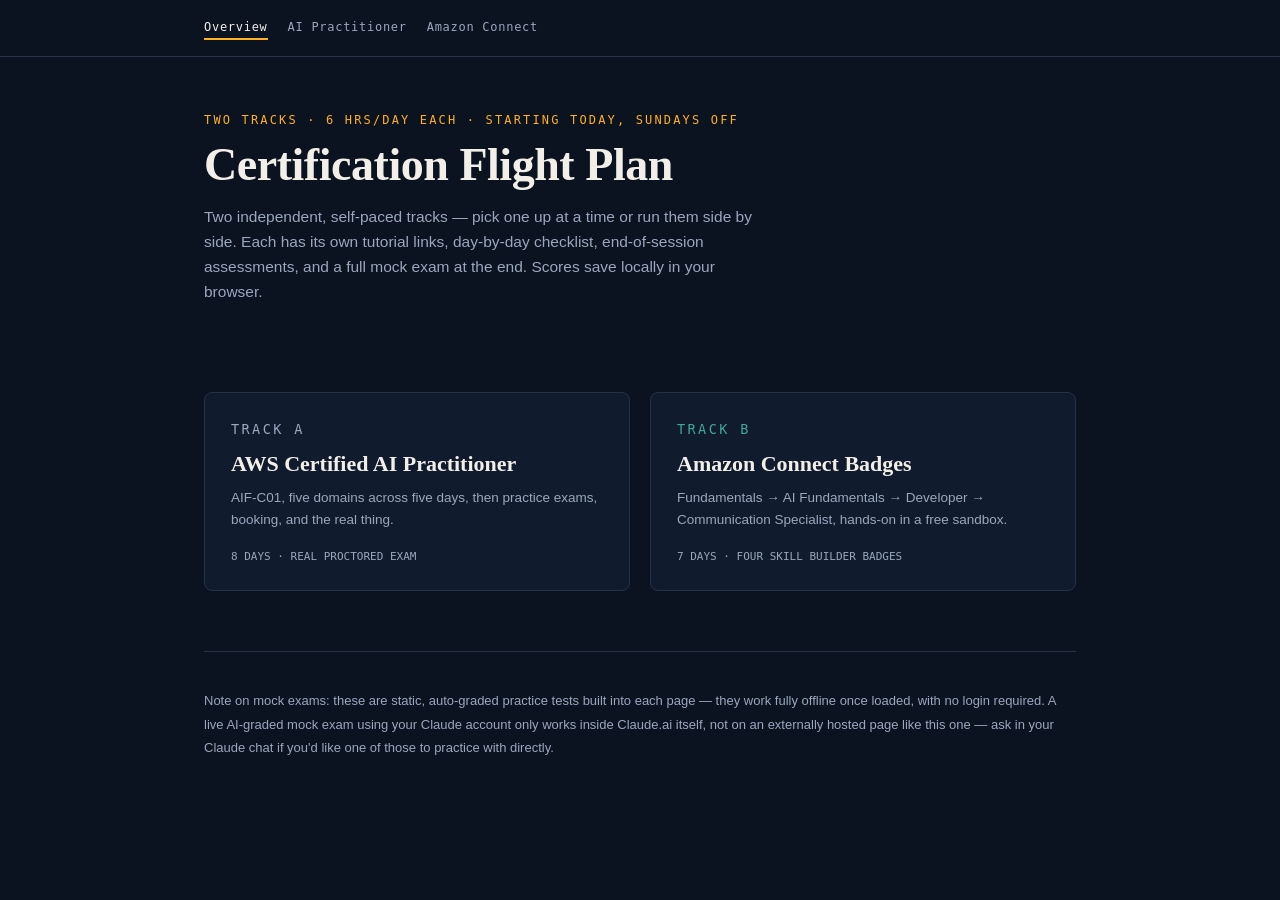
==== index.html @ 24ed1d37 "Add files via upload" ====
<!DOCTYPE html>
<html lang="en">
<head>
<meta charset="UTF-8">
<meta name="viewport" content="width=device-width, initial-scale=1.0">
<title>Cert Flight Plan — AI Practitioner &amp; Amazon Connect</title>
<link rel="stylesheet" href="styles.css">
<style>
  .cards{display:grid;grid-template-columns:1fr 1fr;gap:20px;margin-top:36px;}
  @media (max-width:640px){.cards{grid-template-columns:1fr;}}
  .card{border:1px solid var(--rule);border-radius:8px;padding:26px;background:var(--bg-strip);text-decoration:none;color:var(--ink);display:block;}
  .card:hover{border-color:var(--ink-dim);}
  .card .eyebrow{margin-bottom:10px;}
  .card h2{font-family:Georgia,serif;font-size:22px;margin:0 0 10px;}
  .card p{color:var(--ink-dim);font-size:13.5px;line-height:1.6;margin:0 0 16px;}
  .card .meta{font-family:'IBM Plex Mono',monospace;font-size:11px;color:var(--ink-dim);}
</style>
</head>
<body>
<nav class="top"><div class="nav-inner">
  <a href="index.html" class="active">Overview</a>
  <a href="ai-practitioner.html">AI Practitioner</a>
  <a href="connect.html">Amazon Connect</a>
</div></nav>

<div class="wrap">
  <header style="border-bottom:none;">
    <p class="eyebrow">Two tracks · 6 hrs/day each · Starting today, Sundays off</p>
    <h1>Certification Flight Plan</h1>
    <p class="sub">Two independent, self-paced tracks — pick one up at a time or run them side by side. Each has its own tutorial links, day-by-day checklist, end-of-session assessments, and a full mock exam at the end. Scores save locally in your browser.</p>
  </header>

  <div class="cards">
    <a class="card" href="ai-practitioner.html">
      <p class="eyebrow">Track A</p>
      <h2>AWS Certified AI Practitioner</h2>
      <p>AIF-C01, five domains across five days, then practice exams, booking, and the real thing.</p>
      <span class="meta">8 DAYS · REAL PROCTORED EXAM</span>
    </a>
    <a class="card" href="connect.html">
      <p class="eyebrow teal">Track B</p>
      <h2>Amazon Connect Badges</h2>
      <p>Fundamentals → AI Fundamentals → Developer → Communication Specialist, hands-on in a free sandbox.</p>
      <span class="meta">7 DAYS · FOUR SKILL BUILDER BADGES</span>
    </a>
  </div>

  <footer>
    <p>Note on mock exams: these are static, auto-graded practice tests built into each page — they work fully offline once loaded, with no login required. A live AI-graded mock exam using your Claude account only works inside Claude.ai itself, not on an externally hosted page like this one — ask in your Claude chat if you'd like one of those to practice with directly.</p>
  </footer>
</div>
</body>
</html>
---- styles.css ----
:root{
  --bg:#0B1220; --bg-strip:#111B2E; --ink:#F2EFE9; --ink-dim:#9AA7BD;
  --rule:#25324A; --amber:#FFB020; --teal:#3FA796; --coral:#FF6B5E;
  --done-bg:#132A22;
}
*{box-sizing:border-box;}
html{scroll-behavior:smooth;}
body{margin:0;background:var(--bg);color:var(--ink);font-family:'IBM Plex Sans',Inter,-apple-system,sans-serif;-webkit-font-smoothing:antialiased;}
.wrap{max-width:920px;margin:0 auto;padding:0 24px 120px;}

nav.top{border-bottom:1px solid var(--rule);}
.nav-inner{max-width:920px;margin:0 auto;padding:16px 24px;display:flex;gap:20px;align-items:center;font-family:'IBM Plex Mono',monospace;font-size:12px;letter-spacing:.06em;}
.nav-inner a{color:var(--ink-dim);text-decoration:none;padding:4px 0;border-bottom:2px solid transparent;}
.nav-inner a.active{color:var(--ink);border-bottom-color:var(--amber);}
.nav-inner a:hover{color:var(--ink);}

header{padding:56px 0 28px;border-bottom:1px solid var(--rule);}
.eyebrow{font-family:'IBM Plex Mono',monospace;font-size:12px;letter-spacing:.18em;text-transform:uppercase;color:var(--amber);margin:0 0 14px;}
.eyebrow.teal{color:var(--teal);}
h1{font-family:Georgia,'Times New Roman',serif;font-weight:700;font-size:clamp(30px,5vw,46px);line-height:1.05;margin:0 0 16px;letter-spacing:-0.01em;}
.sub{color:var(--ink-dim);font-size:15.5px;line-height:1.6;max-width:64ch;margin:0 0 24px;}

.progress-rail{position:sticky;top:0;z-index:20;background:rgba(11,18,32,0.94);backdrop-filter:blur(6px);border-bottom:1px solid var(--rule);}
.progress-inner{max-width:920px;margin:0 auto;padding:12px 24px;display:flex;align-items:center;gap:16px;}
.progress-track{flex:1;height:6px;background:var(--rule);border-radius:3px;overflow:hidden;}
.progress-fill{height:100%;width:0%;background:linear-gradient(90deg,var(--coral),var(--amber));transition:width .4s ease;}
.progress-label{font-family:'IBM Plex Mono',monospace;font-size:12px;color:var(--ink-dim);white-space:nowrap;}

.week-title{font-family:'IBM Plex Mono',monospace;font-size:12px;letter-spacing:.14em;text-transform:uppercase;color:var(--ink-dim);margin:44px 0 14px;display:flex;align-items:center;gap:12px;}
.week-title::after{content:"";flex:1;height:1px;background:var(--rule);}
.off-day{font-family:'IBM Plex Mono',monospace;font-size:12px;color:var(--ink-dim);padding:10px 0 10px 18px;border-left:2px dashed var(--rule);margin:6px 0;}

.strip{border:1px solid var(--rule);border-left:3px solid var(--ink-dim);background:var(--bg-strip);border-radius:6px;margin-bottom:10px;}
.strip.done{border-left-color:var(--teal);background:var(--done-bg);}
.strip-head{display:grid;grid-template-columns:28px 58px 1fr;align-items:center;gap:16px;padding:14px 16px;cursor:pointer;}
.chk{width:20px;height:20px;border:1.5px solid var(--ink-dim);border-radius:4px;display:flex;align-items:center;justify-content:center;flex-shrink:0;}
.strip.done .chk{background:var(--teal);border-color:var(--teal);}
.chk svg{width:13px;height:13px;opacity:0;}
.strip.done .chk svg{opacity:1;}
.daynum{font-family:'IBM Plex Mono',monospace;font-size:13px;color:var(--amber);font-weight:600;}
.strip.done .daynum{color:var(--teal);}
.head-date{font-family:'IBM Plex Mono',monospace;font-size:11px;color:var(--ink-dim);letter-spacing:.05em;}
.head-title{font-size:15px;font-weight:600;margin-top:2px;}
.strip.done .head-title{color:var(--ink-dim);text-decoration:line-through;text-decoration-color:var(--rule);}

.strip-body{max-height:0;overflow:hidden;transition:max-height .25s ease,padding .25s ease;padding:0 16px;}
.strip.open .strip-body{max-height:1400px;padding:0 16px 18px 62px;}
.task{font-size:13.5px;line-height:1.6;color:var(--ink-dim);padding:5px 0;}
.task b{color:var(--ink);font-weight:600;}
.links{display:flex;flex-wrap:wrap;gap:8px;margin:10px 0 14px;}
.links a{font-family:'IBM Plex Mono',monospace;font-size:11.5px;color:var(--amber);text-decoration:none;border:1px solid rgba(255,176,32,0.35);padding:5px 10px;border-radius:4px;background:rgba(255,176,32,0.06);}
.links a:hover{background:rgba(255,176,32,0.14);}
.note{margin:10px 0;font-size:12.5px;color:var(--amber);background:rgba(255,176,32,0.08);border-left:2px solid var(--amber);padding:8px 10px;border-radius:0 4px 4px 0;}

.quiz{margin-top:16px;padding-top:14px;border-top:1px dashed var(--rule);}
.quiz-title{font-family:'IBM Plex Mono',monospace;font-size:11px;letter-spacing:.1em;text-transform:uppercase;color:var(--teal);margin-bottom:10px;}
.q{margin-bottom:14px;}
.q-text{font-size:13.5px;font-weight:600;color:var(--ink);margin-bottom:8px;}
.opts{display:flex;flex-direction:column;gap:6px;}
.opt{font-size:13px;padding:8px 10px;border:1px solid var(--rule);border-radius:5px;cursor:pointer;color:var(--ink-dim);}
.opt:hover{border-color:var(--ink-dim);}
.opt.selected{border-color:var(--amber);color:var(--ink);}
.opt.correct{border-color:var(--teal);background:rgba(63,167,150,0.12);color:var(--ink);}
.opt.incorrect{border-color:var(--coral);background:rgba(255,107,94,0.1);color:var(--ink);}
.quiz-btn{font-family:'IBM Plex Mono',monospace;font-size:12px;color:var(--bg);background:var(--amber);border:none;padding:8px 16px;border-radius:5px;cursor:pointer;font-weight:600;}
.quiz-btn:hover{opacity:.9;}
.quiz-result{margin-top:10px;font-family:'IBM Plex Mono',monospace;font-size:12.5px;color:var(--ink);}
.quiz-result.saved{color:var(--teal);}

.mock-section{margin-top:56px;padding:28px;border:1px solid var(--rule);border-radius:8px;background:var(--bg-strip);}
.mock-head{display:flex;align-items:baseline;justify-content:space-between;flex-wrap:wrap;gap:10px;margin-bottom:6px;}
.mock-head h2{font-family:Georgia,serif;font-size:24px;margin:0;}
.mock-meta{font-family:'IBM Plex Mono',monospace;font-size:12px;color:var(--ink-dim);}

.score-history{margin-top:40px;}
.score-history h3{font-family:'IBM Plex Mono',monospace;font-size:12px;letter-spacing:.1em;text-transform:uppercase;color:var(--ink);margin-bottom:12px;}
table.scores{width:100%;border-collapse:collapse;font-size:13px;}
table.scores th,table.scores td{text-align:left;padding:8px 10px;border-bottom:1px solid var(--rule);color:var(--ink-dim);}
table.scores th{font-family:'IBM Plex Mono',monospace;font-size:11px;text-transform:uppercase;letter-spacing:.06em;color:var(--ink);}
table.scores td.score-good{color:var(--teal);font-weight:600;}
table.scores td.score-bad{color:var(--coral);font-weight:600;}
.empty-note{font-size:13px;color:var(--ink-dim);font-style:italic;}

footer{margin-top:60px;padding-top:24px;border-top:1px solid var(--rule);font-size:13px;color:var(--ink-dim);line-height:1.8;}
footer a{color:var(--ink);}
.reset-btn{font-family:'IBM Plex Mono',monospace;font-size:11px;color:var(--ink-dim);background:none;border:1px solid var(--rule);padding:6px 12px;border-radius:4px;cursor:pointer;margin-top:16px;}
.reset-btn:hover{border-color:var(--ink-dim);color:var(--ink);}

@media (max-width:560px){header{padding-top:40px;}}
:focus-visible{outline:2px solid var(--amber);outline-offset:2px;}
@media (prefers-reduced-motion:reduce){*{transition:none !important;scroll-behavior:auto !important;}}
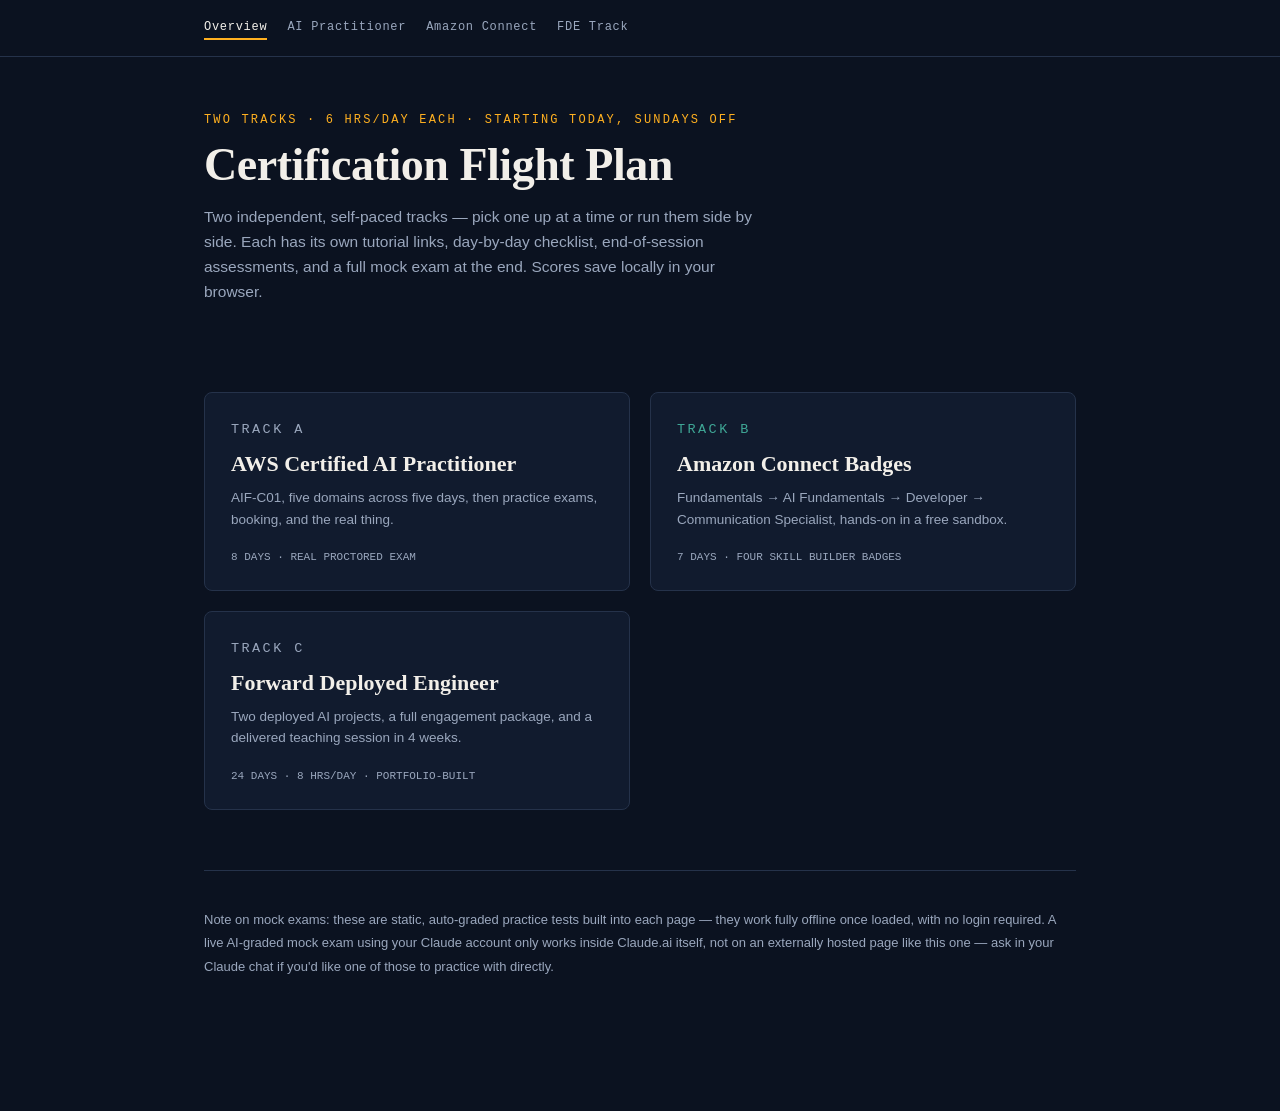
==== commit 3d12001b: "Add files via upload" ====
--- a/index.html
+++ b/index.html
@@ -21,6 +21,7 @@
   <a href="index.html" class="active">Overview</a>
   <a href="ai-practitioner.html">AI Practitioner</a>
   <a href="connect.html">Amazon Connect</a>
+  <a href="fde.html">FDE Track</a>
 </div></nav>
 
 <div class="wrap">
@@ -43,6 +44,12 @@
       <p>Fundamentals → AI Fundamentals → Developer → Communication Specialist, hands-on in a free sandbox.</p>
       <span class="meta">7 DAYS · FOUR SKILL BUILDER BADGES</span>
     </a>
+    <a class="card" href="fde.html">
+      <p class="eyebrow">Track C</p>
+      <h2>Forward Deployed Engineer</h2>
+      <p>Two deployed AI projects, a full engagement package, and a delivered teaching session in 4 weeks.</p>
+      <span class="meta">24 DAYS · 8 HRS/DAY · PORTFOLIO-BUILT</span>
+    </a>
   </div>
 
   <footer>
--- a/styles.css
+++ b/styles.css
@@ -52,6 +52,15 @@
 .links a:hover{background:rgba(255,176,32,0.14);}
 .note{margin:10px 0;font-size:12.5px;color:var(--amber);background:rgba(255,176,32,0.08);border-left:2px solid var(--amber);padding:8px 10px;border-radius:0 4px 4px 0;}
 
+.setup{margin-top:14px;padding-top:14px;border-top:1px dashed var(--rule);}
+.setup-title{font-family:'IBM Plex Mono',monospace;font-size:11px;letter-spacing:.1em;text-transform:uppercase;color:var(--amber);margin-bottom:10px;}
+.setup-steps{margin:0;padding-left:20px;}
+.setup-steps li{font-size:13px;line-height:1.7;color:var(--ink-dim);margin-bottom:6px;}
+.setup-steps li b{color:var(--ink);}
+code{font-family:'IBM Plex Mono',monospace;font-size:12px;background:rgba(255,176,32,0.08);color:var(--amber);padding:1px 5px;border-radius:3px;}
+pre{background:#0a0f1a;border:1px solid var(--rule);border-radius:5px;padding:10px 12px;overflow-x:auto;margin:8px 0;}
+pre code{background:none;padding:0;color:var(--teal);}
+
 .quiz{margin-top:16px;padding-top:14px;border-top:1px dashed var(--rule);}
 .quiz-title{font-family:'IBM Plex Mono',monospace;font-size:11px;letter-spacing:.1em;text-transform:uppercase;color:var(--teal);margin-bottom:10px;}
 .q{margin-bottom:14px;}
